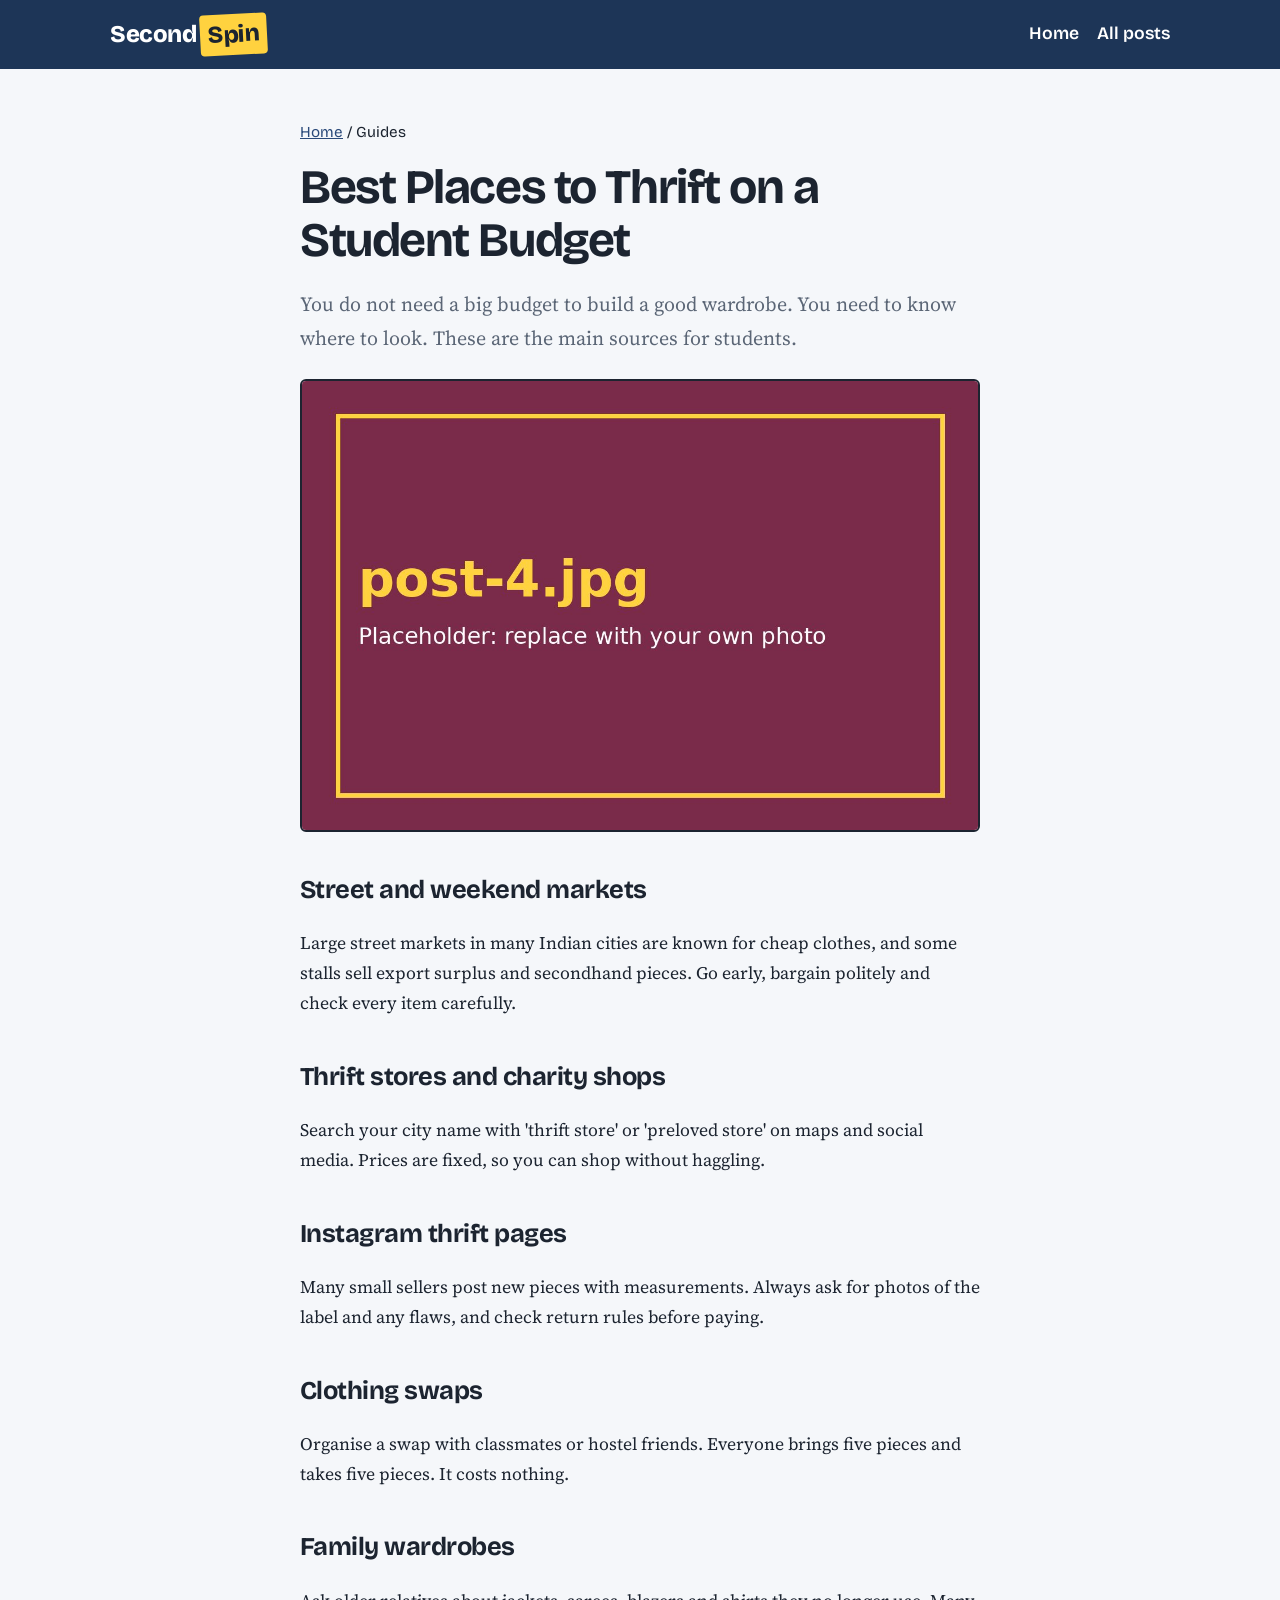
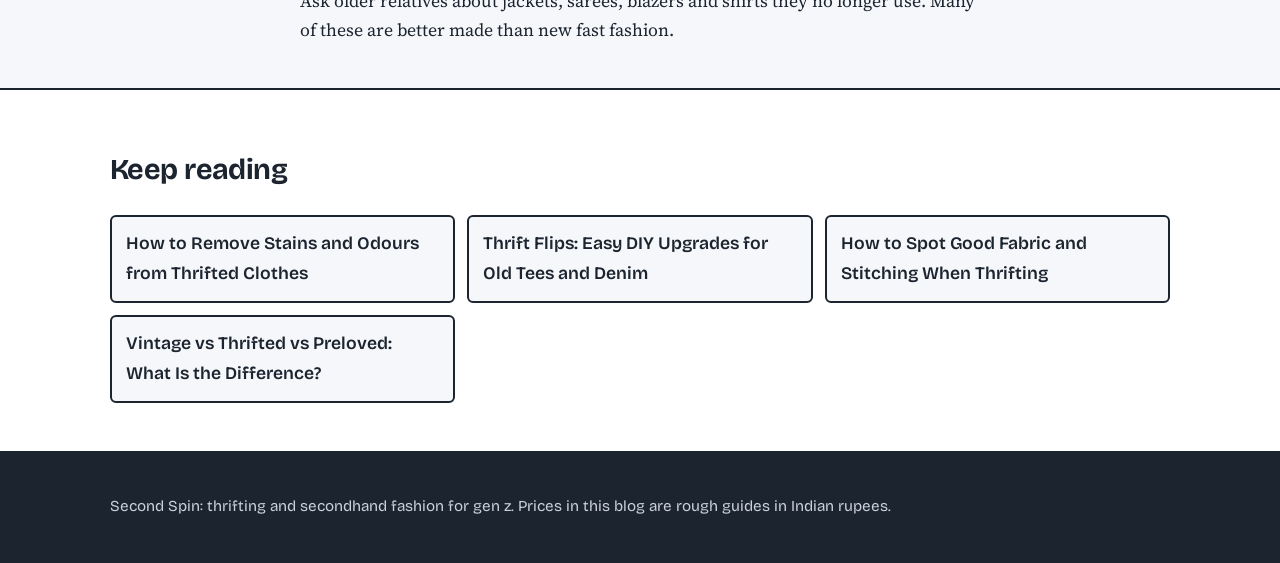
==== best-thrift-stores-and-markets-for-students.html @ bbae01e6 "Add files via upload" ====
<!DOCTYPE html>
<html lang="en">
<head>
<meta charset="utf-8">
<meta name="viewport" content="width=device-width, initial-scale=1">
<title>Best Places to Thrift on a Student Budget | Second Spin</title>
<meta name="description" content="Where to find cheap secondhand clothes as a student: street markets, thrift stores, Instagram thrift pages and clothing swaps with friends.">
<link rel="canonical" href="https://YOUR-SITE.vercel.app/best-thrift-stores-and-markets-for-students.html">
<meta property="og:type" content="article">
<meta property="og:title" content="Best Places to Thrift on a Student Budget | Second Spin">
<meta property="og:description" content="Where to find cheap secondhand clothes as a student: street markets, thrift stores, Instagram thrift pages and clothing swaps with friends.">
<meta property="og:url" content="https://YOUR-SITE.vercel.app/best-thrift-stores-and-markets-for-students.html">
<meta property="og:image" content="https://YOUR-SITE.vercel.app/post-4.jpg">
<meta name="twitter:card" content="summary_large_image">
<link rel="preconnect" href="https://fonts.googleapis.com"><link rel="preconnect" href="https://fonts.gstatic.com" crossorigin><link href="https://fonts.googleapis.com/css2?family=Bricolage+Grotesque:wght@600;800&family=Source+Serif+4:wght@400;600&display=swap" rel="stylesheet">
<link rel="stylesheet" href="style.css">
<script type="application/ld+json">{"@context":"https://schema.org","@type":"BlogPosting","headline":"Best Places to Thrift on a Student Budget","description":"Where to find cheap secondhand clothes as a student: street markets, thrift stores, Instagram thrift pages and clothing swaps with friends.","image":"https://YOUR-SITE.vercel.app/post-4.jpg","mainEntityOfPage":"https://YOUR-SITE.vercel.app/best-thrift-stores-and-markets-for-students.html","author":{"@type":"Organization","name":"Second Spin"}}</script>
</head>
<body>
<header class="site-header"><div class="wrap">
<a class="brand" href="index.html">Second<span>Spin</span></a>
<nav aria-label="Main"><a href="index.html">Home</a><a href="index.html#posts">All posts</a></nav>
</div></header>
<main><article>
<p class="crumbs"><a href="index.html">Home</a> / Guides</p>
<h1>Best Places to Thrift on a Student Budget</h1>
<p class="lead">You do not need a big budget to build a good wardrobe. You need to know where to look. These are the main sources for students.</p>
<img class="hero-img" src="post-4.jpg" alt="Best Places to Thrift on a Student Budget" width="1200" height="800">
<h2>Street and weekend markets</h2>
<p>Large street markets in many Indian cities are known for cheap clothes, and some stalls sell export surplus and secondhand pieces. Go early, bargain politely and check every item carefully.</p>
<h2>Thrift stores and charity shops</h2>
<p>Search your city name with 'thrift store' or 'preloved store' on maps and social media. Prices are fixed, so you can shop without haggling.</p>
<h2>Instagram thrift pages</h2>
<p>Many small sellers post new pieces with measurements. Always ask for photos of the label and any flaws, and check return rules before paying.</p>
<h2>Clothing swaps</h2>
<p>Organise a swap with classmates or hostel friends. Everyone brings five pieces and takes five pieces. It costs nothing.</p>
<h2>Family wardrobes</h2>
<p>Ask older relatives about jackets, sarees, blazers and shirts they no longer use. Many of these are better made than new fast fashion.</p>
</article>
<section class="more"><div class="wrap"><h2 class="section-title">Keep reading</h2><ul><li><a href="how-to-remove-stains-and-smell-from-thrifted-clothes.html">How to Remove Stains and Odours from Thrifted Clothes</a></li><li><a href="thrift-flips-easy-diy-upgrades.html">Thrift Flips: Easy DIY Upgrades for Old Tees and Denim</a></li><li><a href="how-to-spot-good-fabric-and-stitching.html">How to Spot Good Fabric and Stitching When Thrifting</a></li><li><a href="vintage-vs-thrifted-vs-preloved.html">Vintage vs Thrifted vs Preloved: What Is the Difference?</a></li></ul></div></section>
</main>
<footer class="site-footer"><div class="wrap">
<p>Second Spin: thrifting and secondhand fashion for gen z. Prices in this blog are rough guides in Indian rupees.</p>
</div></footer>
</body>
</html>
---- style.css ----
:root{--ink:#1c2430;--paper:#f5f7fa;--card:#ffffff;--denim:#2b4a7a;--denim-d:#1d3557;--tag:#ffd23f;--pink:#ff8fb3;--muted:#5b6676;--line:#d5dbe4;
--head:'Bricolage Grotesque','Trebuchet MS',Arial,sans-serif;--body:'Source Serif 4',Georgia,'Times New Roman',serif}
*{box-sizing:border-box}
html{scroll-behavior:smooth}
body{margin:0;background:var(--paper);color:var(--ink);font-family:var(--body);font-size:1.1rem;line-height:1.7}
img{max-width:100%;height:auto;display:block}
a{color:var(--denim)}
a:focus-visible,button:focus-visible{outline:3px solid var(--pink);outline-offset:3px}
.wrap{max-width:1100px;margin:0 auto;padding:0 20px}
.site-header{background:var(--denim-d);color:#fff}
.site-header .wrap{display:flex;align-items:center;justify-content:space-between;gap:16px;padding-top:14px;padding-bottom:14px;flex-wrap:wrap}
.brand{font-family:var(--head);font-weight:800;font-size:1.5rem;color:#fff;text-decoration:none;letter-spacing:-.02em}
.brand span{background:var(--tag);color:var(--ink);padding:0 8px;border-radius:4px;margin-left:4px;transform:rotate(-3deg);display:inline-block}
.site-header nav a{color:#fff;font-family:var(--head);text-decoration:none;margin-left:18px;font-weight:600}
.site-header nav a:hover{text-decoration:underline}
.hero{background:var(--denim);color:#fff;padding:56px 0 64px;background-image:repeating-linear-gradient(135deg,rgba(255,255,255,.05) 0 2px,transparent 2px 12px)}
.hero .wrap{display:grid;grid-template-columns:1.4fr 1fr;gap:32px;align-items:center}
.hero h1{font-family:var(--head);font-size:clamp(2.2rem,5vw,3.8rem);line-height:1.05;margin:0 0 16px;letter-spacing:-.03em;font-weight:800}
.hero p{font-size:1.2rem;max-width:34em;margin:0}
.price-tag{justify-self:center;background:var(--tag);color:var(--ink);font-family:var(--head);padding:34px 28px 26px;border-radius:10px;text-align:center;transform:rotate(4deg);position:relative;box-shadow:0 8px 0 rgba(0,0,0,.18);max-width:260px}
.price-tag::before{content:"";position:absolute;top:12px;left:50%;width:16px;height:16px;margin-left:-8px;background:var(--denim);border-radius:50%}
.price-tag b{display:block;font-size:3rem;line-height:1;font-weight:800}
.price-tag span{display:block;margin-top:8px;font-weight:600}
h2.section-title{font-family:var(--head);font-size:1.8rem;margin:48px 0 20px;letter-spacing:-.02em}
.grid{display:grid;grid-template-columns:repeat(auto-fill,minmax(290px,1fr));gap:24px;padding-bottom:56px}
.card{background:var(--card);border:2px solid var(--ink);border-radius:6px;overflow:hidden;display:flex;flex-direction:column;transition:transform .15s}
.card:hover{transform:translateY(-4px)}
.card img{aspect-ratio:3/2;object-fit:cover;width:100%;border-bottom:2px solid var(--ink)}
.card-body{padding:16px 18px 20px;display:flex;flex-direction:column;flex:1}
.card h3{font-family:var(--head);font-size:1.25rem;line-height:1.25;margin:0 0 8px}
.card h3 a{color:var(--ink);text-decoration:none}
.card h3 a::after{content:"";position:absolute;inset:0}
.card{position:relative}
.card p{margin:0;color:var(--muted);font-size:1rem;line-height:1.55}
article{max-width:720px;margin:0 auto;padding:36px 20px 24px}
article h1{font-family:var(--head);font-size:clamp(2rem,4.5vw,3rem);line-height:1.1;letter-spacing:-.03em;margin:8px 0 18px}
.crumbs{font-family:var(--head);font-size:.95rem}
.lead{font-size:1.25rem;color:var(--muted)}
.hero-img{border:2px solid var(--ink);border-radius:6px;margin:24px 0 8px;width:100%;aspect-ratio:3/2;object-fit:cover}
article h2{font-family:var(--head);font-size:1.6rem;margin:36px 0 8px;letter-spacing:-.02em}
article ul{padding-left:1.2em}
.more{background:#fff;border-top:2px solid var(--ink);padding:8px 0 48px}
.more ul{list-style:none;padding:0;margin:0;display:grid;grid-template-columns:repeat(auto-fill,minmax(260px,1fr));gap:12px}
.more a{display:block;padding:12px 14px;border:2px solid var(--ink);border-radius:6px;font-family:var(--head);font-weight:600;text-decoration:none;color:var(--ink);background:var(--paper)}
.more a:hover{background:var(--tag)}
.site-footer{background:var(--ink);color:#c9d1dc;padding:28px 0;font-size:.95rem;font-family:var(--head)}
.site-footer a{color:#fff}
@media (max-width:760px){.hero .wrap{grid-template-columns:1fr}.price-tag{justify-self:start;transform:rotate(2deg)}.site-header nav a{margin-left:0;margin-right:16px}}
@media (prefers-reduced-motion:reduce){*{transition:none!important;scroll-behavior:auto!important}}
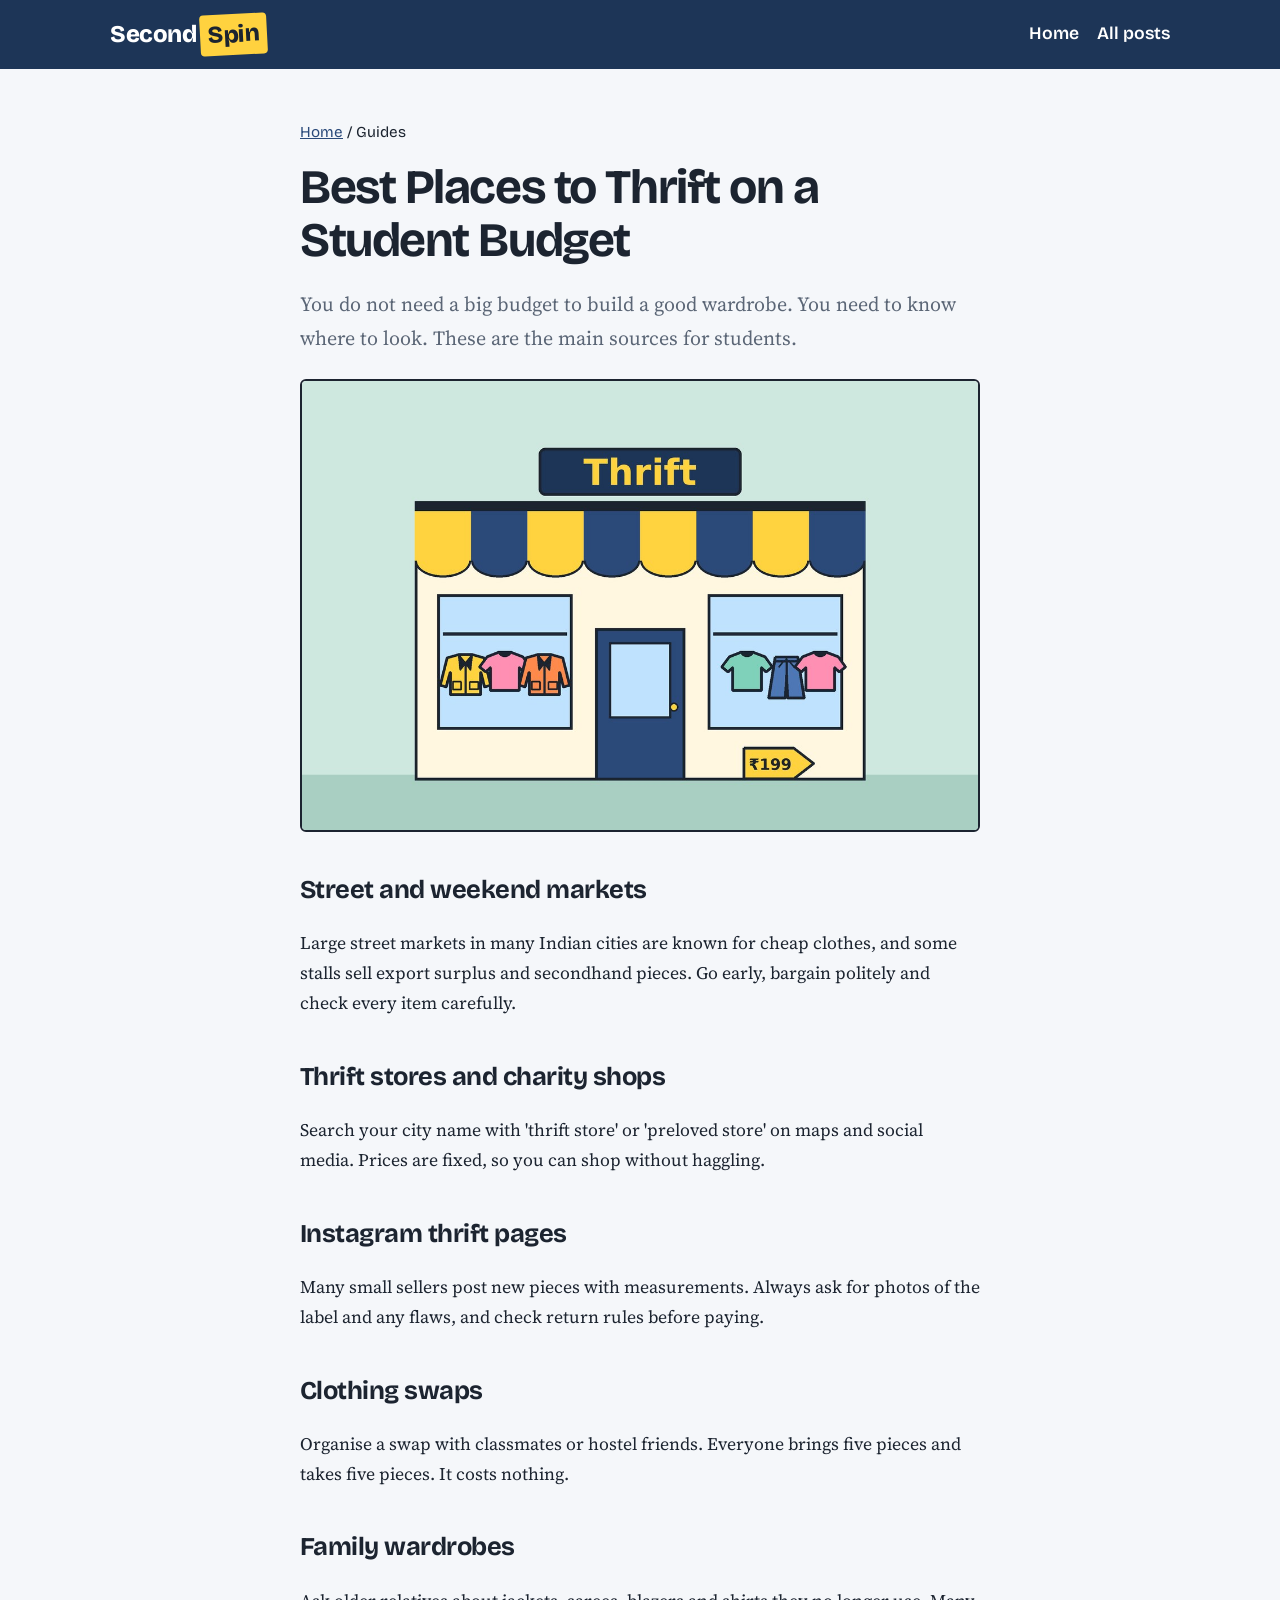
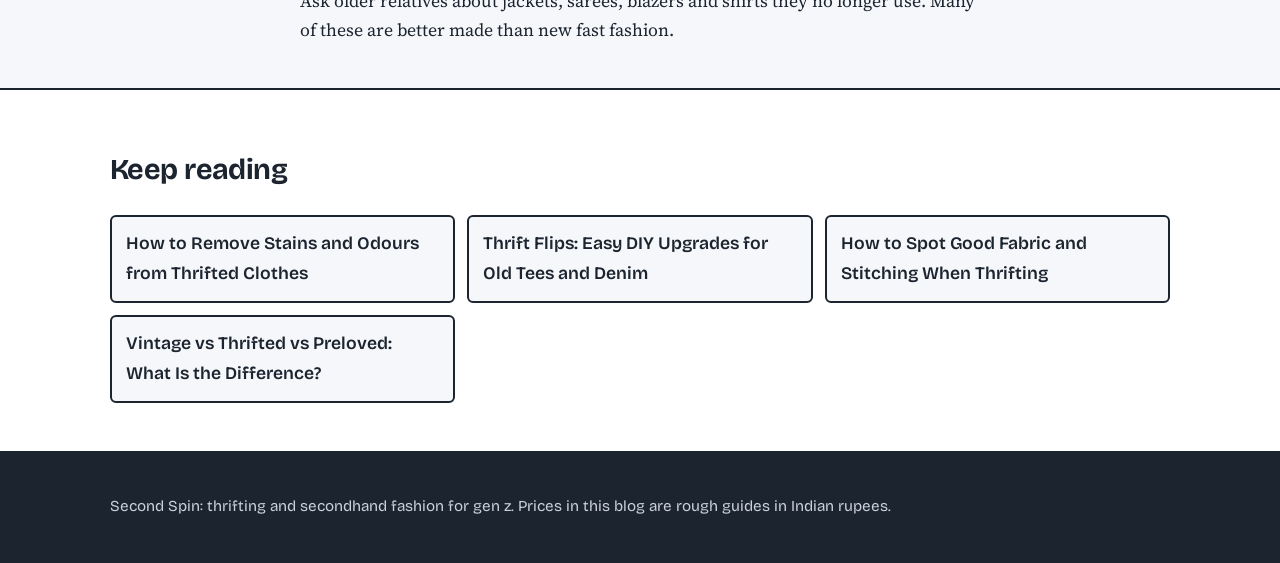
==== commit 4d79b18f: "Add files via upload" ====
--- a/best-thrift-stores-and-markets-for-students.html
+++ b/best-thrift-stores-and-markets-for-students.html
@@ -2,19 +2,20 @@
 <html lang="en">
 <head>
 <meta charset="utf-8">
+<meta name="google-site-verification" content="J38IvBCUmEcSIkvrdIxBqfs0bLj-AQ78djIzG3T9OYg" />
 <meta name="viewport" content="width=device-width, initial-scale=1">
 <title>Best Places to Thrift on a Student Budget | Second Spin</title>
 <meta name="description" content="Where to find cheap secondhand clothes as a student: street markets, thrift stores, Instagram thrift pages and clothing swaps with friends.">
-<link rel="canonical" href="https://YOUR-SITE.vercel.app/best-thrift-stores-and-markets-for-students.html">
+<link rel="canonical" href="https://myblogseo.vercel.app/best-thrift-stores-and-markets-for-students.html">
 <meta property="og:type" content="article">
 <meta property="og:title" content="Best Places to Thrift on a Student Budget | Second Spin">
 <meta property="og:description" content="Where to find cheap secondhand clothes as a student: street markets, thrift stores, Instagram thrift pages and clothing swaps with friends.">
-<meta property="og:url" content="https://YOUR-SITE.vercel.app/best-thrift-stores-and-markets-for-students.html">
-<meta property="og:image" content="https://YOUR-SITE.vercel.app/post-4.jpg">
+<meta property="og:url" content="https://myblogseo.vercel.app/best-thrift-stores-and-markets-for-students.html">
+<meta property="og:image" content="https://myblogseo.vercel.app/post-4.jpg">
 <meta name="twitter:card" content="summary_large_image">
 <link rel="preconnect" href="https://fonts.googleapis.com"><link rel="preconnect" href="https://fonts.gstatic.com" crossorigin><link href="https://fonts.googleapis.com/css2?family=Bricolage+Grotesque:wght@600;800&family=Source+Serif+4:wght@400;600&display=swap" rel="stylesheet">
 <link rel="stylesheet" href="style.css">
-<script type="application/ld+json">{"@context":"https://schema.org","@type":"BlogPosting","headline":"Best Places to Thrift on a Student Budget","description":"Where to find cheap secondhand clothes as a student: street markets, thrift stores, Instagram thrift pages and clothing swaps with friends.","image":"https://YOUR-SITE.vercel.app/post-4.jpg","mainEntityOfPage":"https://YOUR-SITE.vercel.app/best-thrift-stores-and-markets-for-students.html","author":{"@type":"Organization","name":"Second Spin"}}</script>
+<script type="application/ld+json">{"@context":"https://schema.org","@type":"BlogPosting","headline":"Best Places to Thrift on a Student Budget","description":"Where to find cheap secondhand clothes as a student: street markets, thrift stores, Instagram thrift pages and clothing swaps with friends.","image":"https://myblogseo.vercel.app/post-4.jpg","mainEntityOfPage":"https://myblogseo.vercel.app/best-thrift-stores-and-markets-for-students.html","author":{"@type":"Organization","name":"Second Spin"}}</script>
 </head>
 <body>
 <header class="site-header"><div class="wrap">
